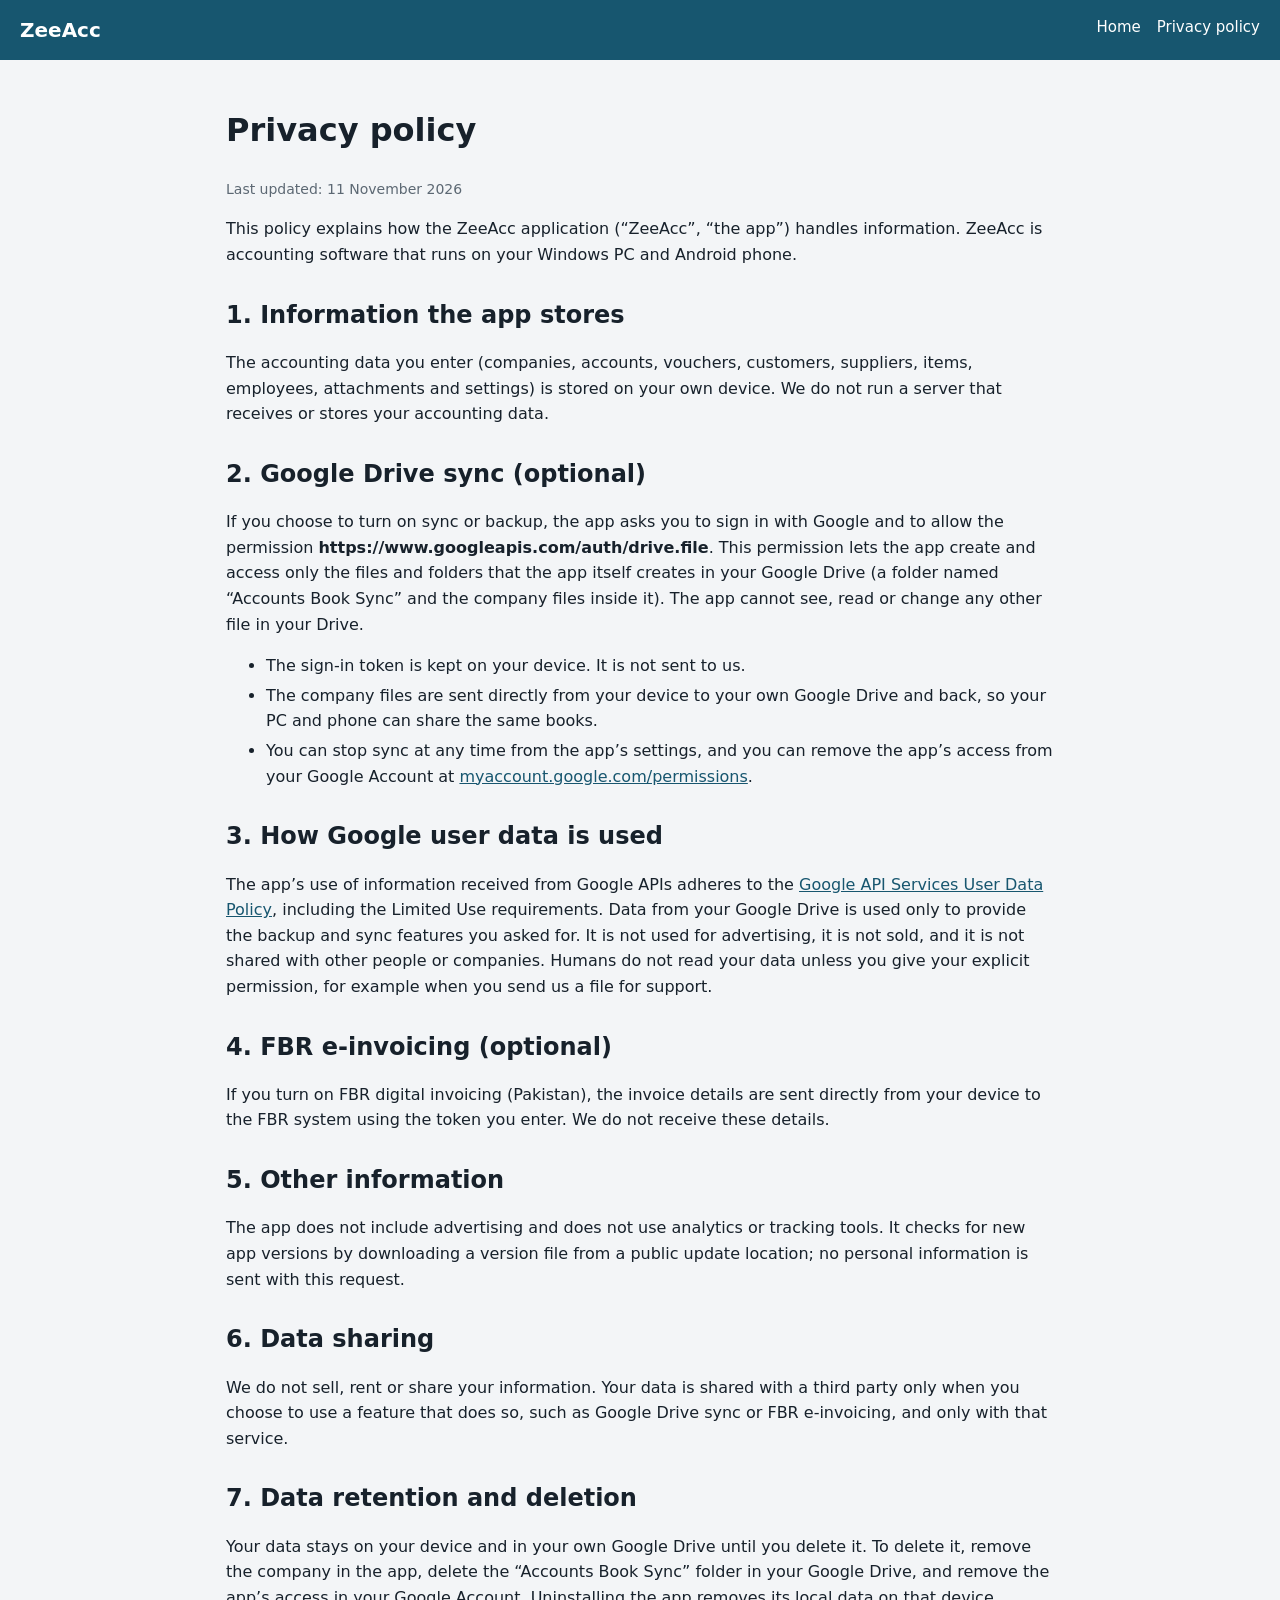
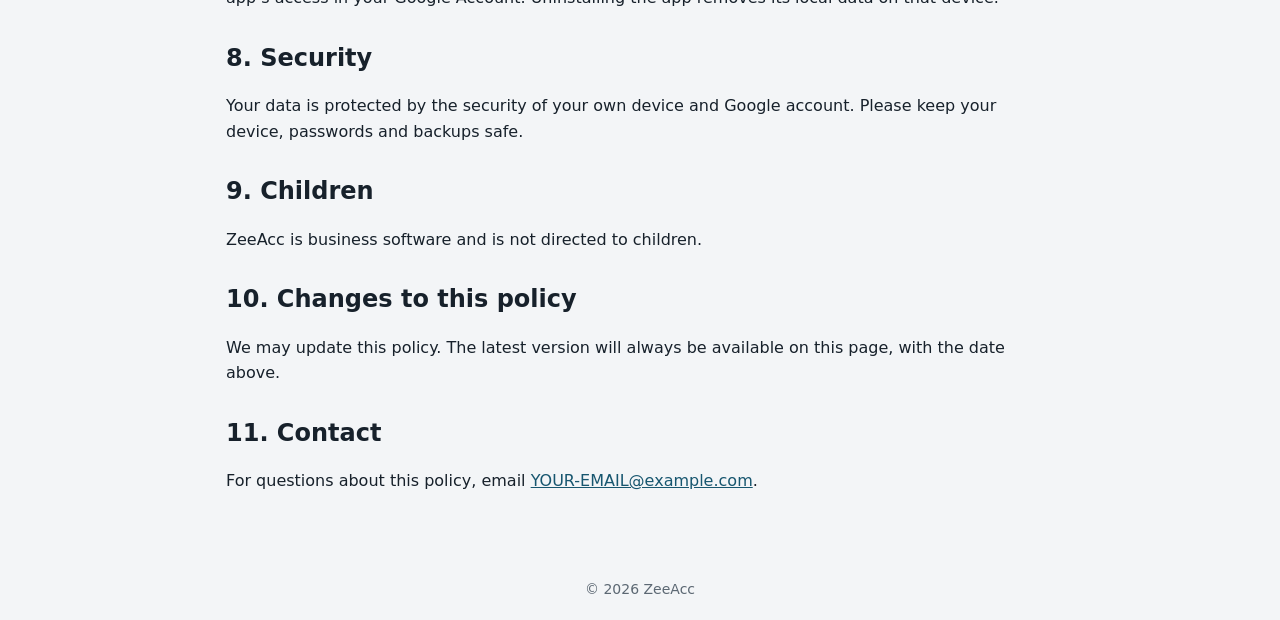
==== privacy.html @ ad225633 "Add files via upload" ====
<!doctype html><html lang="en"><head><meta charset="utf-8"><meta name="viewport" content="width=device-width,initial-scale=1"><title>ZeeAcc – Privacy policy</title><link rel="stylesheet" href="style.css"></head><body>
<header><a href="index.html">ZeeAcc</a><nav><a href="index.html">Home</a><a href="privacy.html">Privacy policy</a></nav></header>
<main>
<h1>Privacy policy</h1>
<p class="note">Last updated: 11 November 2026</p>
<p>This policy explains how the ZeeAcc application (“ZeeAcc”, “the app”) handles information. ZeeAcc is accounting software that runs on your Windows PC and Android phone.</p>

<h2>1. Information the app stores</h2>
<p>The accounting data you enter (companies, accounts, vouchers, customers, suppliers, items, employees, attachments and settings) is stored on your own device. We do not run a server that receives or stores your accounting data.</p>

<h2>2. Google Drive sync (optional)</h2>
<p>If you choose to turn on sync or backup, the app asks you to sign in with Google and to allow the permission <strong>https://www.googleapis.com/auth/drive.file</strong>. This permission lets the app create and access only the files and folders that the app itself creates in your Google Drive (a folder named “Accounts Book Sync” and the company files inside it). The app cannot see, read or change any other file in your Drive.</p>
<ul>
<li>The sign-in token is kept on your device. It is not sent to us.</li>
<li>The company files are sent directly from your device to your own Google Drive and back, so your PC and phone can share the same books.</li>
<li>You can stop sync at any time from the app’s settings, and you can remove the app’s access from your Google Account at <a href="https://myaccount.google.com/permissions">myaccount.google.com/permissions</a>.</li>
</ul>

<h2>3. How Google user data is used</h2>
<p>The app’s use of information received from Google APIs adheres to the <a href="https://developers.google.com/terms/api-services-user-data-policy">Google API Services User Data Policy</a>, including the Limited Use requirements. Data from your Google Drive is used only to provide the backup and sync features you asked for. It is not used for advertising, it is not sold, and it is not shared with other people or companies. Humans do not read your data unless you give your explicit permission, for example when you send us a file for support.</p>

<h2>4. FBR e-invoicing (optional)</h2>
<p>If you turn on FBR digital invoicing (Pakistan), the invoice details are sent directly from your device to the FBR system using the token you enter. We do not receive these details.</p>

<h2>5. Other information</h2>
<p>The app does not include advertising and does not use analytics or tracking tools. It checks for new app versions by downloading a version file from a public update location; no personal information is sent with this request.</p>

<h2>6. Data sharing</h2>
<p>We do not sell, rent or share your information. Your data is shared with a third party only when you choose to use a feature that does so, such as Google Drive sync or FBR e-invoicing, and only with that service.</p>

<h2>7. Data retention and deletion</h2>
<p>Your data stays on your device and in your own Google Drive until you delete it. To delete it, remove the company in the app, delete the “Accounts Book Sync” folder in your Google Drive, and remove the app’s access in your Google Account. Uninstalling the app removes its local data on that device.</p>

<h2>8. Security</h2>
<p>Your data is protected by the security of your own device and Google account. Please keep your device, passwords and backups safe.</p>

<h2>9. Children</h2>
<p>ZeeAcc is business software and is not directed to children.</p>

<h2>10. Changes to this policy</h2>
<p>We may update this policy. The latest version will always be available on this page, with the date above.</p>

<h2>11. Contact</h2>
<p>For questions about this policy, email <a href="mailto:YOUR-EMAIL@example.com">YOUR-EMAIL@example.com</a>.</p>
</main><footer>© 2026 ZeeAcc</footer></body></html>
---- style.css ----
:root{--bg:#f3f5f7;--card:#fff;--ink:#17212b;--mut:#5c6873;--acc:#17566f;--line:#dce2e8}
@media(prefers-color-scheme:dark){:root{--bg:#0f151a;--card:#172028;--ink:#e6ecf1;--mut:#92a0ac;--acc:#5db3d2;--line:#2a3640}}
*{box-sizing:border-box}body{margin:0;background:var(--bg);color:var(--ink);font:16px/1.6 system-ui,-apple-system,"Segoe UI",sans-serif}
header{background:var(--acc);color:#fff;padding:14px 20px}header a{color:#fff;text-decoration:none;font-weight:700;font-size:20px}header nav{float:right}header nav a{font-size:15px;font-weight:400;margin-left:16px}
main{max-width:860px;margin:0 auto;padding:24px 16px 48px}
.hero{background:var(--card);border:1px solid var(--line);border-radius:12px;padding:32px 24px;margin-bottom:20px}.hero h1{margin:0 0 8px;font-size:32px}.hero p{color:var(--mut);margin:0}
.grid{display:grid;grid-template-columns:repeat(auto-fit,minmax(240px,1fr));gap:14px}.card{background:var(--card);border:1px solid var(--line);border-top:4px solid var(--acc);border-radius:10px;padding:16px}.card h3{margin:0 0 6px;font-size:17px}.card p{margin:0;color:var(--mut);font-size:15px}
h2{margin:28px 0 8px}h3{margin:20px 0 6px}a{color:var(--acc)}li{margin:4px 0}.note{color:var(--mut);font-size:14px}
footer{text-align:center;color:var(--mut);font-size:14px;padding:20px}
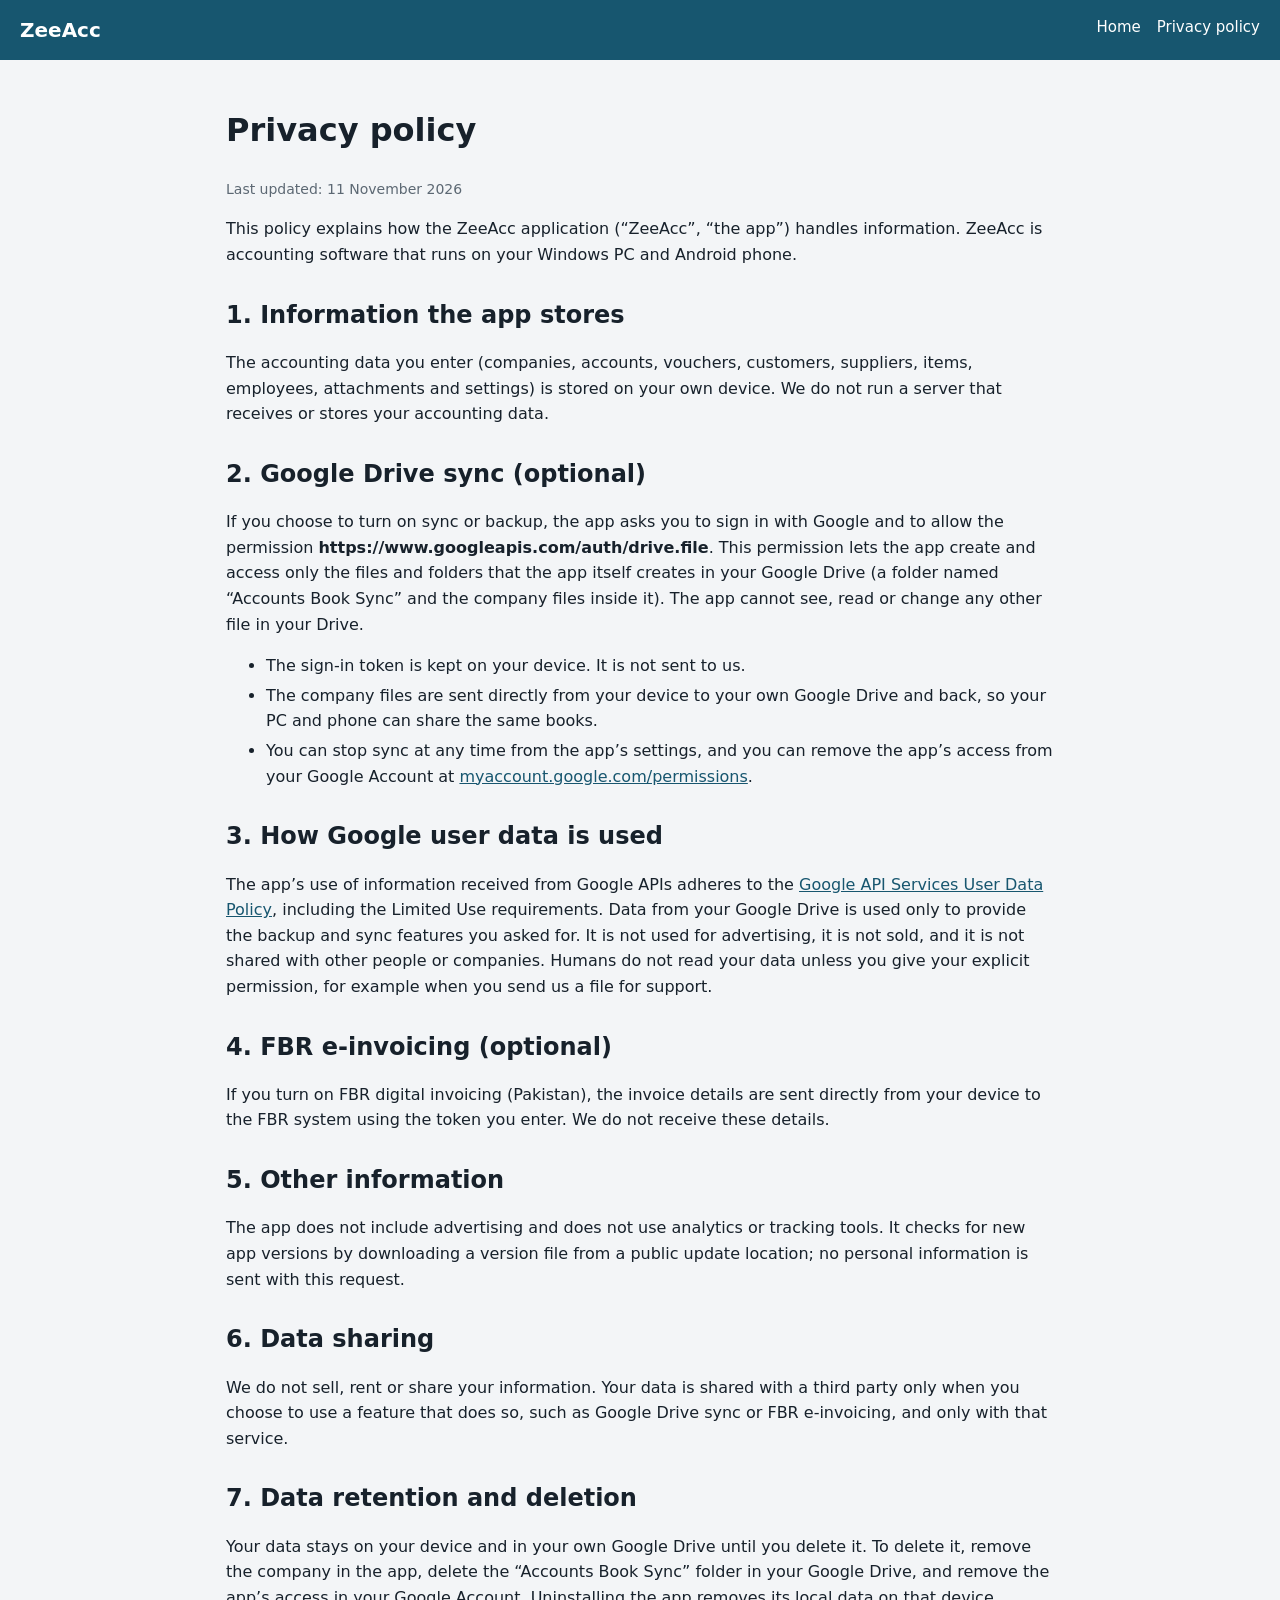
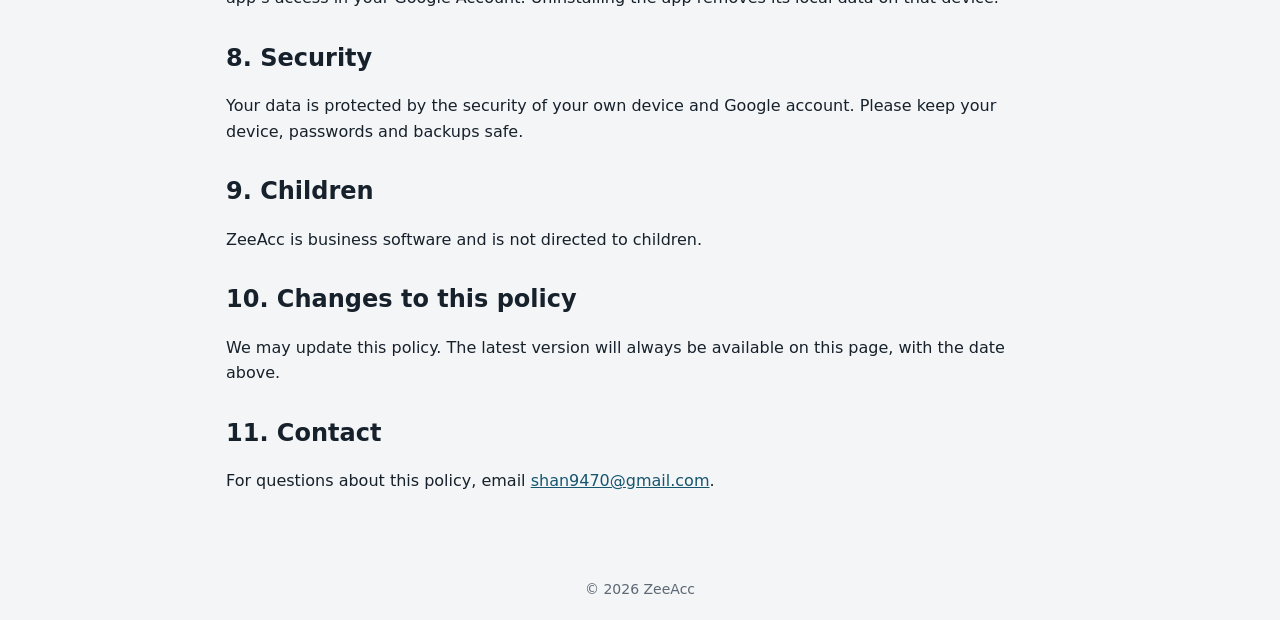
==== commit d3dd92e8: "Update privacy.html" ====
--- a/privacy.html
+++ b/privacy.html
@@ -41,5 +41,5 @@
 <p>We may update this policy. The latest version will always be available on this page, with the date above.</p>
 
 <h2>11. Contact</h2>
-<p>For questions about this policy, email <a href="mailto:YOUR-EMAIL@example.com">YOUR-EMAIL@example.com</a>.</p>
+<p>For questions about this policy, email <a href="mailto:shan9470@gmail.com">shan9470@gmail.com</a>.</p>
 </main><footer>© 2026 ZeeAcc</footer></body></html>
